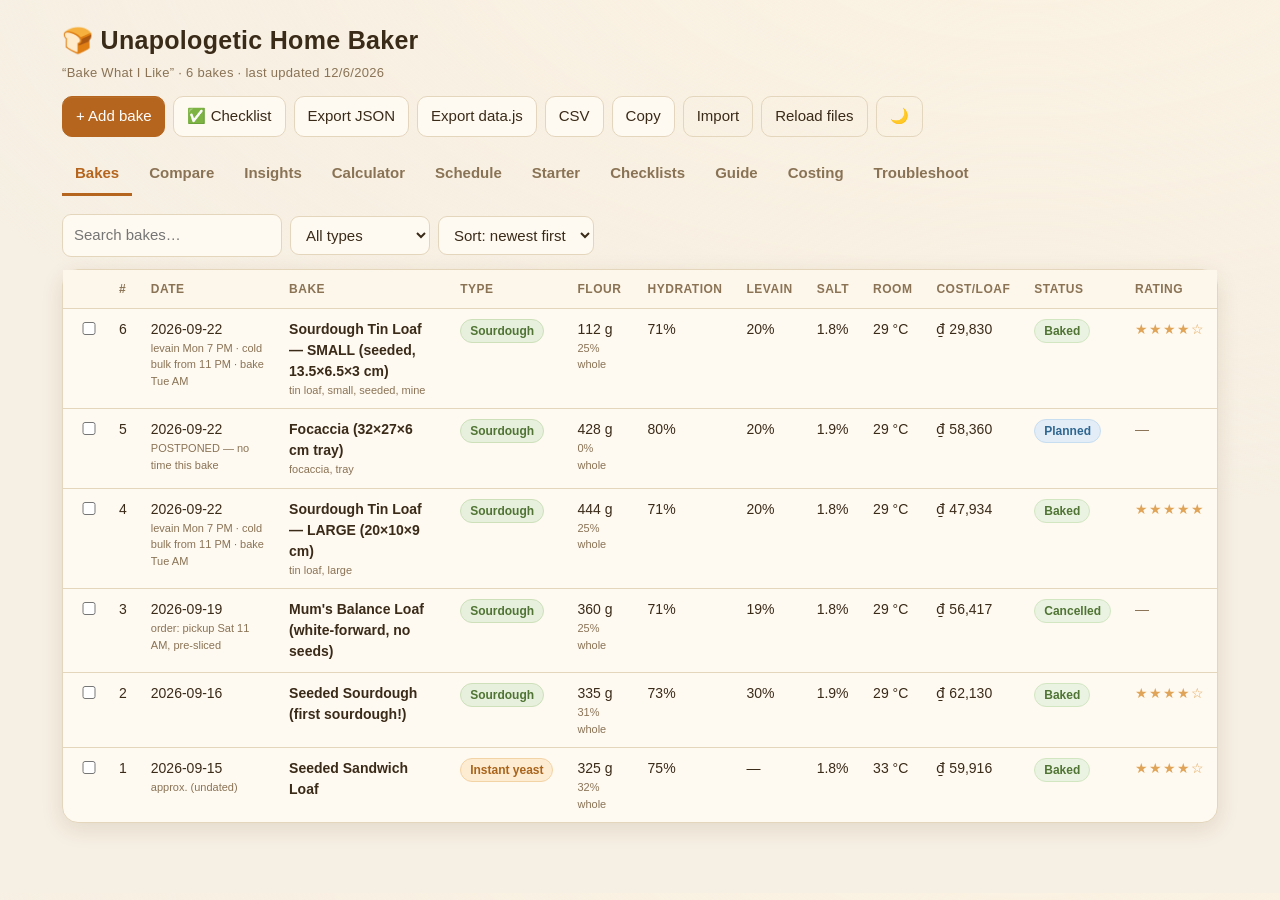
==== index.html @ e6c16567 "Brand: Unapologetic Home Baker — Bake What I Like" ====
<!doctype html>
<html lang="en">
<head>
<meta charset="utf-8">
<meta name="viewport" content="width=device-width, initial-scale=1">
<meta name="theme-color" content="#b5651d">
<link rel="manifest" href="manifest.json">
<link rel="apple-touch-icon" href="icon.svg">
<link rel="stylesheet" href="styles.css">
<title>🍞 Unapologetic Home Baker — Bread Diary</title>
</head>
<body>
<header class="top">
  <div class="toprow">
    <div>
      <h1>🍞 Unapologetic Home Baker <small>“Bake What I Like” · <span id="count">0</span> bakes · last updated <span id="updated">—</span></small></h1>
    </div>
    <div class="toolbar">
      <button class="primary" onclick="openForm()">+ Add bake</button>
      <button onclick="location.href='checklist.html'">✅ Checklist</button>
      <button onclick="exportJSON()">Export JSON</button>
      <button onclick="exportDataJs()">Export data.js</button>
      <button onclick="exportCSV()">CSV</button>
      <button onclick="copyClipboard()">Copy</button>
      <button class="ghost" onclick="document.getElementById('importFile').click()">Import</button>
      <button class="ghost" onclick="reloadFromFile()">Reload files</button>
      <button class="ghost" onclick="toggleDark()" id="darkBtn" title="Toggle dark mode">🌙</button>
      <input type="file" id="importFile" accept=".json,.js" style="display:none" onchange="importFile(event)">
    </div>
  </div>
</header>

<nav class="tabs noprint" id="tabs">
  <button data-tab="bakes" class="active" onclick="showTab('bakes')">Bakes</button>
  <button data-tab="compare" onclick="showTab('compare')">Compare</button>
  <button data-tab="insights" onclick="showTab('insights')">Insights</button>
  <button data-tab="calculator" onclick="showTab('calculator')">Calculator</button>
  <button data-tab="schedule" onclick="showTab('schedule')">Schedule</button>
  <button data-tab="starter" onclick="showTab('starter')">Starter</button>
  <button data-tab="checklists" onclick="showTab('checklists')">Checklists</button>
  <button data-tab="guide" onclick="showTab('guide')">Guide</button>
  <button data-tab="costing" onclick="showTab('costing')">Costing</button>
  <button data-tab="troubleshoot" onclick="showTab('troubleshoot')">Troubleshoot</button>
</nav>

<main>
  <!-- BAKES -->
  <section class="view active" id="view-bakes">
    <div class="toolbar2 noprint">
      <input id="search" placeholder="Search bakes…" oninput="renderTable()" style="min-width:220px">
      <select id="filterType" onchange="renderTable()">
        <option value="">All types</option><option>Instant yeast</option><option>Sourdough</option><option>Hybrid</option>
      </select>
      <select id="filterSort" onchange="renderTable()">
        <option value="num">Sort: newest first</option>
        <option value="rating">Sort: rating</option>
        <option value="hydration">Sort: hydration</option>
        <option value="cost">Sort: cost/loaf</option>
      </select>
    </div>
    <div class="card">
      <div class="wrap-scroll">
        <table>
          <thead>
            <tr>
              <th style="width:34px"></th><th>#</th><th>Date</th><th>Bake</th><th>Type</th>
              <th>Flour</th><th>Hydration</th><th>Levain</th><th>Salt</th><th>Room</th>
              <th>Cost/loaf</th><th>Status</th><th>Rating</th>
            </tr>
          </thead>
          <tbody id="tbody"></tbody>
        </table>
      </div>
      <div id="emptyState" class="empty" style="display:none">No bakes yet. Click <b>+ Add bake</b> to log your first loaf.</div>
    </div>
    <div id="compareBar" style="margin-top:16px;display:none" class="noprint">
      <button class="primary" onclick="openCompare()">Compare selected</button>
      <span class="muted" id="selCount" style="margin-left:10px"></span>
    </div>
  </section>

  <!-- COMPARE -->
  <section class="view" id="view-compare">
    <div class="section-title">Select bakes to compare</div>
    <div id="cmpPick" class="metric-chips"></div>
    <div id="cmpOut" class="card pad" style="margin-top:8px"></div>
  </section>

  <!-- INSIGHTS -->
  <section class="view" id="view-insights">
    <div class="grid cards4" id="insKpis" style="margin-bottom:14px"></div>
    <div class="grid cards2">
      <div class="card pad"><div class="section-title">Rating by bake</div><div id="chartRating"></div></div>
      <div class="card pad"><div class="section-title">Hydration vs rating</div><div id="chartScatter"></div></div>
    </div>
    <div class="grid cards2" style="margin-top:14px">
      <div class="card pad"><div class="section-title">Cost per loaf</div><div id="chartCost"></div></div>
      <div class="card pad"><div class="section-title">Scorecard averages</div><div id="chartScore"></div></div>
    </div>
  </section>

  <!-- CALCULATOR -->
  <section class="view" id="view-calculator">
    <div class="card pad">
      <div class="section-title">Baker's % calculator & recipe scaler</div>
      <p class="help">Enter a starting recipe in grams. See baker's percentages, then scale to a target total dough weight or number of loaves.</p>
      <div class="grid cards2">
        <div>
          <div class="row2">
            <div><label class="f">Scale to</label><select id="scaleMode" onchange="recalc()">
              <option value="dough">Target dough weight (g)</option>
              <option value="loaves">Number of loaves</option>
            </select></div>
            <div><label class="f" id="scaleValLbl">Target weight (g)</label><input id="scaleVal" type="number" value="900" oninput="recalc()"></div>
          </div>
          <div class="row2">
            <div><label class="f">Loaf weight (g)</label><input id="loafW" type="number" value="900" oninput="recalc()"></div>
            <div><label class="f">Numbers of loaves</label><input id="loafN" type="number" value="1" oninput="recalc()"></div>
          </div>
          <div class="section-title" style="margin-top:18px">Recipe (grams)</div>
          <div id="calcInputs" class="row3"></div>
        </div>
        <div>
          <div class="section-title" style="margin-top:0">Baker's percentages</div>
          <div class="card pad" id="calcPct"></div>
          <div class="section-title">Scaled recipe</div>
          <div class="card pad" id="calcScaled"></div>
          <p class="help" id="calcNote"></p>
        </div>
      </div>
    </div>
  </section>

  <!-- SCHEDULE -->
  <section class="view" id="view-schedule">
    <div class="card pad">
      <div class="section-title">Bake schedule generator</div>
      <p class="help">Set your start time and kitchen temperature. Durations adjust for warmth (warmer = faster). Tweak any step and the timeline re-flows.</p>
      <div class="row4" style="margin-bottom:12px">
        <div><label class="f">Start (mix levain)</label><input id="schedStart" type="time" value="12:00" oninput="recalcSchedule()"></div>
        <div><label class="f">Ambient temp (°C)</label><input id="schedTemp" type="number" value="29" oninput="applySchedDefaults();recalcSchedule()"></div>
        <div><label class="f">Cold retard (hrs)</label><input id="schedRetard" type="number" value="10" oninput="recalcSchedule()"></div>
        <div><label class="f">Bake @</label><input id="schedBakeTemp" type="number" value="210" oninput="recalcSchedule()"></div>
      </div>
      <div class="toolbar2"><button onclick="applySchedDefaults();recalcSchedule()">Reset to temp-based defaults</button></div>
      <div class="wrap-scroll"><table><thead><tr><th>Step</th><th>Duration</th><th>Clock</th></tr></thead><tbody id="schedBody"></tbody></table></div>
    </div>
  </section>

  <!-- STARTER -->
  <section class="view" id="view-starter">
    <div class="section-title">Starter feeding log</div>
    <div class="toolbar2"><button class="primary" onclick="openStarterForm()">+ Log feeding</button></div>
    <div class="card pad"><div id="starterList" class="starter-list"></div></div>
    <p class="help">Track ratio, temperature and rise to learn what makes your starter peak fastest.</p>
  </section>

  <!-- COSTING -->
  <section class="view" id="view-costing">
    <div class="section-title">Ingredient prices (per kg)</div>
    <div class="card pad">
      <div class="toolbar2">
        <div><label class="f">Currency</label><input id="setCurrency" style="width:90px" oninput="saveSettings()"></div>
        <div><label class="f">Decimals</label><input id="setDecimals" type="number" min="0" max="3" style="width:90px" oninput="saveSettings()"></div>
        <div><label class="f">Energy / bake</label><input id="setEnergy" type="number" step="0.01" style="width:110px" oninput="saveSettings()"></div>
        <div><label class="f">Packaging / loaf</label><input id="setPack" type="number" step="0.01" style="width:120px" oninput="saveSettings()"></div>
        <div><label class="f">Labour rate / hr</label><input id="setRate" type="number" step="0.01" style="width:120px" oninput="saveSettings()"></div>
        <div><label class="f">Labour hrs / bake</label><input id="setHours" type="number" step="0.1" style="width:120px" oninput="saveSettings()"></div>
      </div>
      <div class="prices"><table><thead><tr><th>Ingredient</th><th>Price / kg</th></tr></thead><tbody id="priceBody"></tbody></table></div>
      <p class="help">Prices are saved in your browser and can be exported with the diary.</p>
    </div>
    <div class="section-title">Cost per bake</div>
    <div class="card pad"><div class="toolbar2">
      <select id="costPick" onchange="renderCostDetail()" style="min-width:240px"></select>
      <label class="help" style="margin:0"><input type="checkbox" id="costIncludeLabor" style="width:auto" onchange="renderCostDetail()"> include labour</label>
    </div><div id="costDetail"></div></div>
  </section>

  <!-- CHECKLISTS -->
  <section class="view" id="view-checklists">
    <p class="help" style="margin-top:0">Reusable checklists — ticks save in this browser. Each bake also has its own auto-generated checklist (open a bake → <b>Checklist</b>).</p>
    <div id="checklistTemplates"></div>
  </section>

  <!-- GUIDE -->
  <section class="view" id="view-guide">
    <div class="card pad">
      <div class="section-title">Hydration % — the science</div>
      <p><b>Hydration % = water ÷ flour × 100</b> (flour is always 100%; this is a <i>baker's percentage</i>). It includes the water in your levain — e.g. 100 g of a 100%-hydration levain adds ~50 g water + 50 g flour to the totals.</p>
      <p>Water <b>(1)</b> hydrates the gluten proteins (glutenin + gliadin) → more water = stretchier but weaker gluten; <b>(2)</b> hydrates starch → sets the crumb at bake; <b>(3)</b> feeds fermentation and creates <b>steam</b> in the oven → oven spring + crisper crust. More water also makes the dough more fluid, so gas pockets <b>merge into bigger holes</b> → an open, lacy crumb.</p>
      <p class="help">Higher hydration is <b>not</b> "better" — it's a trade-off. Lower = easier, tighter crumb. Higher = airier, harder.</p>
    </div>

    <div class="card pad" style="margin-top:14px">
      <div class="section-title">The trade-off</div>
      <div class="wrap-scroll"><table>
        <thead><tr><th></th><th>Low (~60–68%)</th><th>High (~75–85%+)</th></tr></thead>
        <tbody>
          <tr><td><b>Crumb</b></td><td>Tight, even, soft</td><td>Open, airy, big holes</td></tr>
          <tr><td><b>Handling</b></td><td>Easy, clean, holds shape</td><td>Wet, sticky, slack</td></tr>
          <tr><td><b>Gluten</b></td><td>Firm, strong</td><td>Extensible but weak</td></tr>
          <tr><td><b>Rise</b></td><td>Reliable</td><td>Needs strength or spreads flat</td></tr>
          <tr><td><b>Crust</b></td><td>Thicker, softer</td><td>Thinner, crisper</td></tr>
          <tr><td><b>Risk</b></td><td>Dense / dry</td><td>Flat / gummy / hard to shape</td></tr>
          <tr><td><b>Skill</b></td><td>Beginner ✅</td><td>Advanced</td></tr>
          <tr><td><b>Examples</b></td><td>Bagels, sandwich, pan loaves, pizza</td><td>Ciabatta, focaccia, open sourdough, baguette</td></tr>
        </tbody>
      </table></div>
    </div>

    <div class="card pad" style="margin-top:14px">
      <div class="section-title">What changes the "real" feel</div>
      <ul>
        <li><b>Whole grain</b> absorbs far more water → a 70% wholemeal dough handles like ~65% white. <i>(This is why your 71% + 25% wholemeal felt so wet.)</i></li>
        <li><b>Fat (oil/butter) &amp; honey</b> lubricate → softer/wetter at the same %.</li>
        <li><b>Seeds / chia</b> soak up water → can dry the dough out (pre-soak seeds).</li>
        <li><b>Temperature</b> — warm dough feels stickier/wetter.</li>
      </ul>
      <p class="help">For easier handling: drop to ~68% (≈ −10 to −15 g water), master that, <i>then</i> climb. Higher hydration is a reward for good technique.</p>
    </div>

    <div class="section-title" style="margin-top:20px">Your bakes — hydration</div>
    <div class="card pad"><div id="guideChart"></div></div>
    <div class="card pad" style="margin-top:14px"><div id="guideTable"></div></div>
  </section>

  <!-- TROUBLESHOOT -->
  <section class="view" id="view-troubleshoot">
    <div class="toolbar2"><input id="tsSearch" placeholder="Search problems (e.g. dense, sour, pale)…" oninput="renderTroubleshoot()" style="min-width:260px"></div>
    <div class="grid cards2" id="tsList"></div>
  </section>
</main>

<!-- DETAIL MODAL -->
<div class="overlay" id="detailOverlay" onclick="if(event.target===this)closeDetail()">
  <div class="modal wide">
    <header>
      <div><div id="dTitle" style="font-size:20px;font-weight:700"></div><div id="dSub" class="muted" style="font-size:13px"></div></div>
      <div style="display:flex;gap:8px"><button onclick="openChecklist(currentId)">Checklist</button><button onclick="printRecipe()">Print</button><button onclick="editCurrent()">Edit</button><button class="ghost" onclick="closeDetail()">✕</button></div>
    </header>
    <div class="body" id="dBody"></div>
    <div class="foot noprint"><button class="danger" onclick="deleteCurrent()">Delete</button><button class="primary" onclick="closeDetail()">Close</button></div>
  </div>
</div>

<!-- FORM MODAL -->
<div class="overlay" id="formOverlay" onclick="if(event.target===this)closeForm()">
  <div class="modal wide">
    <header><div><div id="fTitle" style="font-size:20px;font-weight:700">Add bake</div><div class="muted" style="font-size:13px">Blank fields = 0 / none.</div></div><button class="ghost" onclick="closeForm()">✕</button></header>
    <div class="body" id="fBody"></div>
    <div class="foot"><button class="ghost" onclick="closeForm()">Cancel</button><button class="primary" onclick="saveForm()">Save bake</button></div>
  </div>
</div>

<!-- COMPARE MODAL -->
<div class="overlay" id="compareOverlay" onclick="if(event.target===this)closeCompare()">
  <div class="modal wide">
    <header><div><div style="font-size:20px;font-weight:700">Compare bakes</div><div class="muted" style="font-size:13px">Side-by-side of the selected loaves.</div></div><button class="ghost" onclick="closeCompare()">✕</button></header>
    <div class="body" id="cmpBody"></div>
  </div>
</div>

<!-- STARTER FORM MODAL -->
<div class="overlay" id="starterOverlay" onclick="if(event.target===this)closeStarterForm()">
  <div class="modal">
    <header><div><div id="sfTitle" style="font-size:20px;font-weight:700">Log feeding</div></div><button class="ghost" onclick="closeStarterForm()">✕</button></header>
    <div class="body" id="sfBody"></div>
    <div class="foot"><button class="ghost" onclick="closeStarterForm()">Cancel</button><button class="primary" onclick="saveStarter()">Save</button></div>
  </div>
</div>

<!-- CHECKLIST MODAL -->
<div class="overlay" id="checklistOverlay" onclick="if(event.target===this)closeChecklist()">
  <div class="modal">
    <header>
      <div><div id="clTitle" style="font-size:20px;font-weight:700">Checklist</div><div id="clSub" class="muted" style="font-size:13px"></div></div>
      <div style="display:flex;gap:8px" class="noprint"><button onclick="printChecklist()">Print</button><button class="ghost" onclick="closeChecklist()">✕</button></div>
    </header>
    <div class="body" id="clBody"></div>
    <div class="foot"><button onclick="resetBakeChecklist()">Reset ticks</button><button class="primary" onclick="closeChecklist()">Close</button></div>
  </div>
</div>

<!-- PRINT MODAL --><div class="overlay" id="printOverlay">
  <div class="modal">
    <div class="foot noprint"><button class="ghost" onclick="closePrint()">Close</button><button class="primary" onclick="window.print()">Print / Save PDF</button></div>
    <div class="body"><div class="recipe-card" id="printBody"></div></div>
  </div>
</div>

<div class="toast" id="toast"></div>

<script src="data.js"></script>
<script src="config.js"></script>
<script src="app.js"></script>
</body>
</html>
---- styles.css ----
:root{
  --bg:#f6efe3; --panel:#fffaf1; --panel2:#fdf6ea; --ink:#3a2a18; --muted:#8a7355;
  --line:#e4d6bd; --accent:#b5651d; --accent2:#e0a458; --good:#5a7d3c;
  --bad:#b03a2e; --shadow:0 6px 22px rgba(90,60,20,.12); --chip:#fbf2e2;
}
body.dark{
  --bg:#1b1712; --panel:#241f18; --panel2:#2c261c; --ink:#f0e6d6; --muted:#b3a48c;
  --line:#3d3527; --accent:#e0a458; --accent2:#c98a3d; --chip:#2f2820; --shadow:0 6px 22px rgba(0,0,0,.4);
}
*{box-sizing:border-box}
body{margin:0;font:15px/1.5 -apple-system,BlinkMacSystemFont,"Segoe UI",Roboto,Helvetica,Arial,sans-serif;
  background:radial-gradient(1200px 600px at 80% -10%,var(--chip),transparent),var(--bg);color:var(--ink);}
a{color:var(--accent)}
header.top{padding:22px 22px 0;max-width:1200px;margin:0 auto}
.toprow{display:flex;flex-wrap:wrap;gap:14px;align-items:flex-end;justify-content:space-between}
h1{margin:0;font-size:25px;letter-spacing:.3px}
h1 small{display:block;font-size:13px;font-weight:500;color:var(--muted);margin-top:3px}
.toolbar{display:flex;gap:8px;flex-wrap:wrap}
button{font:inherit;cursor:pointer;border:1px solid var(--line);background:var(--panel);color:var(--ink);
  padding:8px 13px;border-radius:10px;transition:.15s;box-shadow:0 1px 0 rgba(255,255,255,.06) inset}
button:hover{border-color:var(--accent);transform:translateY(-1px)}
button.primary{background:var(--accent);color:#fff;border-color:var(--accent)}
button.primary:hover{filter:brightness(.93)}
button.ghost{background:transparent}
button.danger{color:var(--bad);border-color:#e7c4bf}
button.tiny{padding:3px 8px;font-size:12px;border-radius:8px}
nav.tabs{display:flex;gap:4px;flex-wrap:wrap;max-width:1200px;margin:16px auto 0;padding:0 22px}
nav.tabs button{background:transparent;border:none;border-bottom:3px solid transparent;border-radius:0;padding:9px 13px;
  color:var(--muted);font-weight:600;box-shadow:none}
nav.tabs button:hover{transform:none;color:var(--ink)}
nav.tabs button.active{color:var(--accent);border-bottom-color:var(--accent)}
main{max-width:1200px;margin:0 auto;padding:18px 22px 70px}
.view{display:none}
.view.active{display:block}
.card{background:var(--panel);border:1px solid var(--line);border-radius:16px;box-shadow:var(--shadow);padding:0}
.card.pad{padding:18px}
table{width:100%;border-collapse:collapse;font-size:14px}
th,td{padding:10px 12px;text-align:left;border-bottom:1px solid var(--line);vertical-align:top}
th{font-size:12px;text-transform:uppercase;letter-spacing:.5px;color:var(--muted);font-weight:600;background:var(--panel2)}
tbody tr{cursor:pointer}
tbody tr:hover{background:var(--chip)}
tbody tr:last-child td{border-bottom:none}
.pill{display:inline-block;padding:2px 9px;border-radius:999px;font-size:12px;font-weight:600;border:1px solid transparent;white-space:nowrap}
.pill.yeast{background:#fdebd2;color:#a9641b;border-color:#f2d3a6}
.pill.sour{background:#e7f0dd;color:#4f7433;border-color:#cde0ba}
.pill.hybrid{background:#eee6f8;color:#6a4aa8;border-color:#dccdf2}
.pill.progress{background:#e2edf7;color:#2f6690;border-color:#c7ddf0}
.pill.baked{background:#eaf3e2;color:#4f7433;border-color:#d3e6c2}
.pill.tag{background:var(--chip);color:var(--muted);border-color:var(--line)}
body.dark .pill.yeast{color:#e6b877}
body.dark .pill.sour{color:#a9cf86}
body.dark .pill.baked{color:#a9cf86}
body.dark .pill.progress{color:#8fc0e6}
.stars{color:var(--accent2);letter-spacing:1px;white-space:nowrap}
.muted{color:var(--muted)}
.num{font-variant-numeric:tabular-nums}
.wrap-scroll{overflow-x:auto}
.section-title{font-size:13px;text-transform:uppercase;letter-spacing:.6px;color:var(--accent);margin:22px 0 8px;border-bottom:1px dashed var(--line);padding-bottom:5px}
.section-title:first-child{margin-top:0}
.grid{display:grid;gap:14px}
.cards2{grid-template-columns:1fr 1fr}
.cards3{grid-template-columns:repeat(3,1fr)}
.cards4{grid-template-columns:repeat(4,1fr)}
@media(max-width:820px){.cards2,.cards3,.cards4{grid-template-columns:1fr}}
.kpi{background:var(--panel);border:1px solid var(--line);border-radius:14px;padding:14px 16px;box-shadow:var(--shadow)}
.kpi b{display:block;font-size:23px;line-height:1.2}
.kpi span{font-size:11.5px;color:var(--muted);text-transform:uppercase;letter-spacing:.5px}
.kv{margin:0}
.kv dt{font-size:12px;text-transform:uppercase;letter-spacing:.4px;color:var(--muted);margin-top:10px}
.kv dd{margin:1px 0 0}
.metric-chips{display:flex;flex-wrap:wrap;gap:8px;margin:4px 0}
.chip{background:var(--chip);border:1px solid var(--line);border-radius:10px;padding:8px 11px;font-size:13px;min-width:96px}
.chip b{display:block;font-size:16px}
.chip span{font-size:11px;color:var(--muted);text-transform:uppercase;letter-spacing:.4px}
.photos{display:grid;grid-template-columns:repeat(auto-fill,minmax(150px,1fr));gap:10px;margin-top:8px}
.photos img{width:100%;height:140px;object-fit:cover;border-radius:10px;border:1px solid var(--line);cursor:zoom-in}
.empty{text-align:center;padding:46px 20px;color:var(--muted)}
/* modal */
.overlay{position:fixed;inset:0;background:rgba(30,20,8,.55);backdrop-filter:blur(2px);display:none;z-index:50;padding:20px;overflow-y:auto}
.overlay.open{display:block}
.modal{max-width:920px;margin:20px auto;background:var(--panel);border-radius:18px;box-shadow:var(--shadow);border:1px solid var(--line);overflow:hidden}
.modal.wide{max-width:1080px}
.modal header{padding:18px 22px;border-bottom:1px solid var(--line);display:flex;justify-content:space-between;align-items:flex-start;gap:10px}
.modal .body{padding:22px}
.modal .foot{padding:16px 22px;border-top:1px solid var(--line);display:flex;justify-content:flex-end;gap:10px;flex-wrap:wrap}
.grid2{display:grid;grid-template-columns:1fr 1fr;gap:24px}
@media(max-width:720px){.grid2{grid-template-columns:1fr}}
/* form */
label.f{display:block;font-size:12px;text-transform:uppercase;letter-spacing:.4px;color:var(--muted);margin:12px 0 3px}
input,select,textarea{width:100%;font:inherit;padding:9px 11px;border:1px solid var(--line);border-radius:9px;background:var(--panel);color:var(--ink)}
input:focus,select:focus,textarea:focus{outline:2px solid var(--accent2);border-color:var(--accent2)}
textarea{resize:vertical;min-height:62px}
.row3{display:grid;grid-template-columns:repeat(3,1fr);gap:12px}
.row4{display:grid;grid-template-columns:repeat(4,1fr);gap:12px}
.row2{display:grid;grid-template-columns:1fr 1fr;gap:12px}
@media(max-width:680px){.row3,.row4,.row2{grid-template-columns:1fr 1fr}}
@media(max-width:480px){.row3,.row4,.row2{grid-template-columns:1fr}}
.toast{position:fixed;bottom:20px;left:50%;transform:translateX(-50%) translateY(20px);background:#3a2a18;color:#fff;
  padding:11px 18px;border-radius:12px;opacity:0;pointer-events:none;transition:.25s;z-index:99;font-size:14px;max-width:90vw}
.toast.show{opacity:1;transform:translateX(-50%) translateY(0)}
body.dark .toast{background:#000;border:1px solid var(--line)}
.cmp-table th:first-child,.cmp-table td:first-child{position:sticky;left:0;background:var(--panel2)}
.help{font-size:12.5px;color:var(--muted);margin:5px 0 0}
.tag{font-size:11px;color:var(--muted)}
.bar{height:9px;border-radius:6px;background:var(--accent2);display:inline-block;vertical-align:middle}
.chart{width:100%}
.chart text{fill:var(--muted);font-size:11px}
.chart .axis{stroke:var(--line)}
.badge{display:inline-block;background:var(--chip);border:1px solid var(--line);border-radius:8px;padding:1px 7px;font-size:11.5px;color:var(--muted)}
.toolbar2{display:flex;gap:8px;flex-wrap:wrap;align-items:center;margin-bottom:12px}
.toolbar2 input,.toolbar2 select{width:auto;min-width:140px}
.starter-list .item{border:1px solid var(--line);border-radius:12px;padding:12px 14px;margin-bottom:10px;background:var(--panel)}
.prices input{width:110px}
.recipe-card{background:#fff;color:#1a1a1a;padding:34px;border-radius:14px}
.recipe-card h2{margin:.2em 0}
@media print{
  body{background:#fff}
  .noprint,nav.tabs,header.top,.toolbar,.toolbar2{display:none!important}
  .overlay{position:static;background:none;padding:0;display:none}
  .overlay.open{display:block}
  .modal{box-shadow:none;border:none;margin:0;max-width:none}
  .modal .foot{display:none}
}
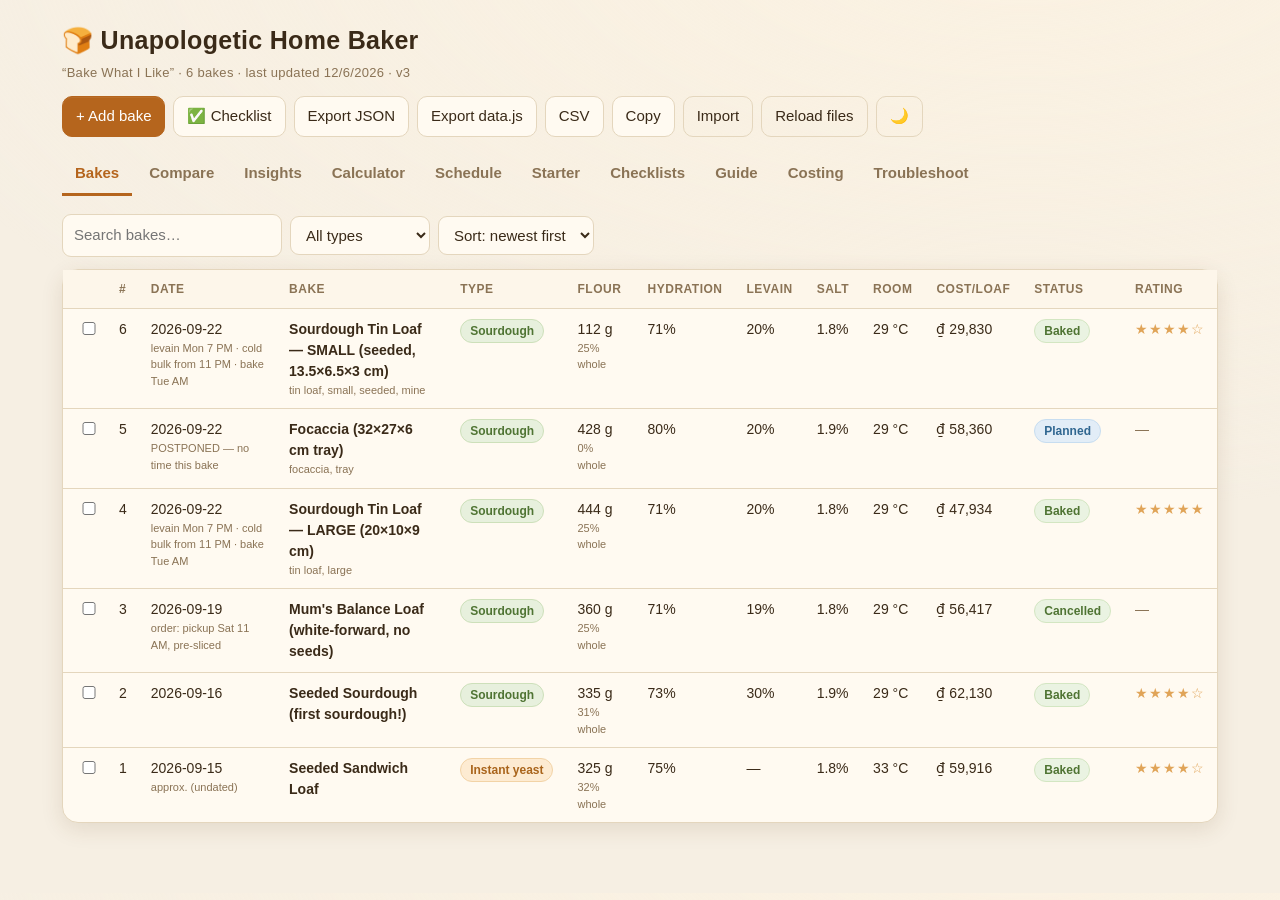
==== commit 68b1d0a2: "Add v3 marker to header" ====
--- a/index.html
+++ b/index.html
@@ -13,7 +13,7 @@
 <header class="top">
   <div class="toprow">
     <div>
-      <h1>🍞 Unapologetic Home Baker <small>“Bake What I Like” · <span id="count">0</span> bakes · last updated <span id="updated">—</span></small></h1>
+      <h1>🍞 Unapologetic Home Baker <small>“Bake What I Like” · <span id="count">0</span> bakes · last updated <span id="updated">—</span> · v3</small></h1>
     </div>
     <div class="toolbar">
       <button class="primary" onclick="openForm()">+ Add bake</button>
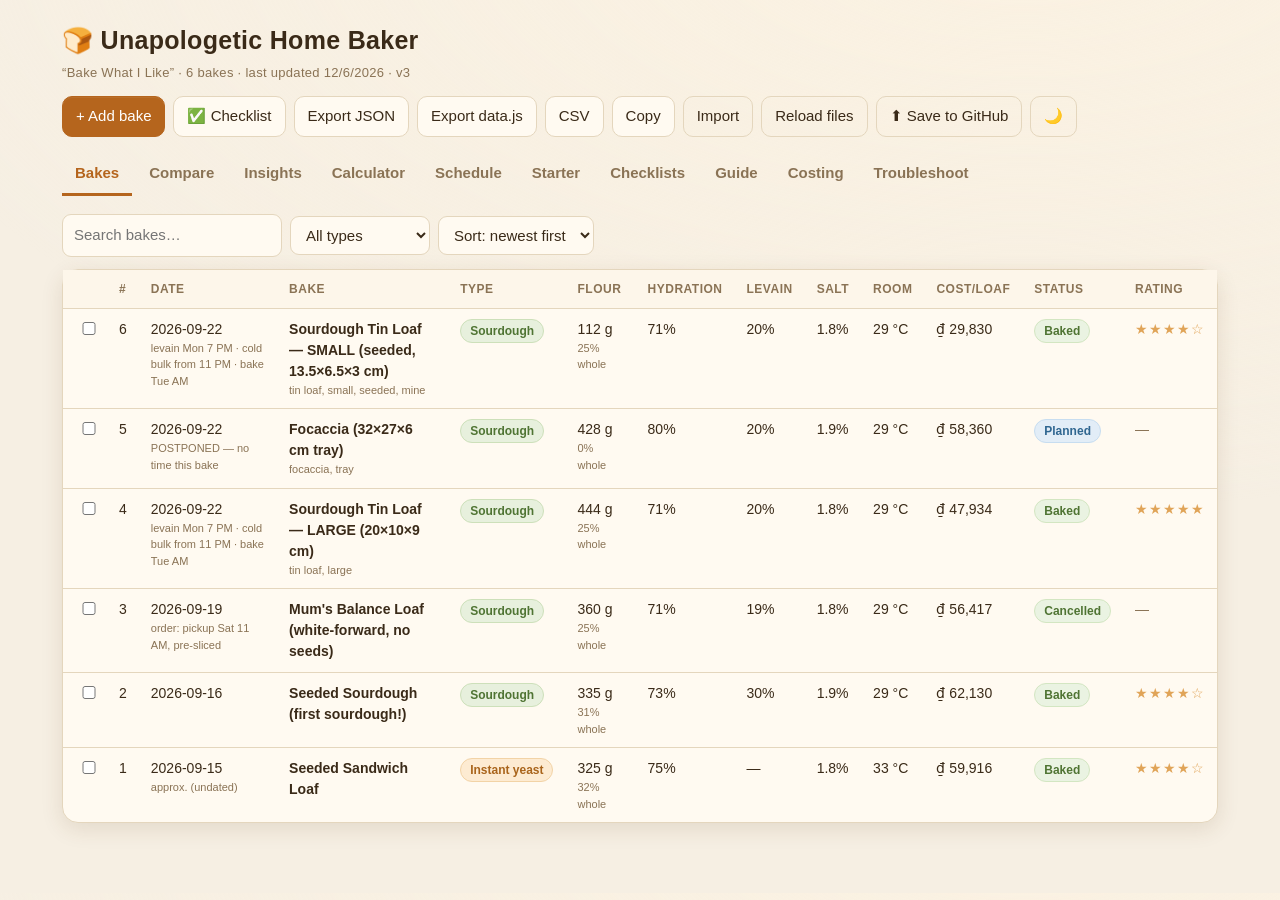
==== commit dc834d59: "Add self-serve 'Save to GitHub' button (commits data.js + config.js via PAT)" ====
--- a/index.html
+++ b/index.html
@@ -16,14 +16,15 @@
       <h1>🍞 Unapologetic Home Baker <small>“Bake What I Like” · <span id="count">0</span> bakes · last updated <span id="updated">—</span> · v3</small></h1>
     </div>
     <div class="toolbar">
-      <button class="primary" onclick="openForm()">+ Add bake</button>
+      <button class="primary edit-only" onclick="openForm()">+ Add bake</button>
       <button onclick="location.href='checklist.html'">✅ Checklist</button>
       <button onclick="exportJSON()">Export JSON</button>
       <button onclick="exportDataJs()">Export data.js</button>
       <button onclick="exportCSV()">CSV</button>
       <button onclick="copyClipboard()">Copy</button>
-      <button class="ghost" onclick="document.getElementById('importFile').click()">Import</button>
-      <button class="ghost" onclick="reloadFromFile()">Reload files</button>
+      <button class="ghost edit-only" onclick="document.getElementById('importFile').click()">Import</button>
+      <button class="ghost edit-only" onclick="reloadFromFile()">Reload files</button>
+      <button class="ghost edit-only" onclick="saveToGitHub()">⬆ Save to GitHub</button>
       <button class="ghost" onclick="toggleDark()" id="darkBtn" title="Toggle dark mode">🌙</button>
       <input type="file" id="importFile" accept=".json,.js" style="display:none" onchange="importFile(event)">
     </div>
@@ -237,10 +238,10 @@
   <div class="modal wide">
     <header>
       <div><div id="dTitle" style="font-size:20px;font-weight:700"></div><div id="dSub" class="muted" style="font-size:13px"></div></div>
-      <div style="display:flex;gap:8px"><button onclick="openChecklist(currentId)">Checklist</button><button onclick="printRecipe()">Print</button><button onclick="editCurrent()">Edit</button><button class="ghost" onclick="closeDetail()">✕</button></div>
+      <div style="display:flex;gap:8px"><button onclick="openChecklist(currentId)">Checklist</button><button onclick="printRecipe()">Print</button><button class="edit-only" onclick="editCurrent()">Edit</button><button class="ghost" onclick="closeDetail()">✕</button></div>
     </header>
     <div class="body" id="dBody"></div>
-    <div class="foot noprint"><button class="danger" onclick="deleteCurrent()">Delete</button><button class="primary" onclick="closeDetail()">Close</button></div>
+    <div class="foot noprint"><button class="danger edit-only" onclick="deleteCurrent()">Delete</button><button class="primary" onclick="closeDetail()">Close</button></div>
   </div>
 </div>
 
--- a/styles.css
+++ b/styles.css
@@ -113,6 +113,7 @@
 .prices input{width:110px}
 .recipe-card{background:#fff;color:#1a1a1a;padding:34px;border-radius:14px}
 .recipe-card h2{margin:.2em 0}
+body.readonly .edit-only{display:none!important}
 @media print{
   body{background:#fff}
   .noprint,nav.tabs,header.top,.toolbar,.toolbar2{display:none!important}
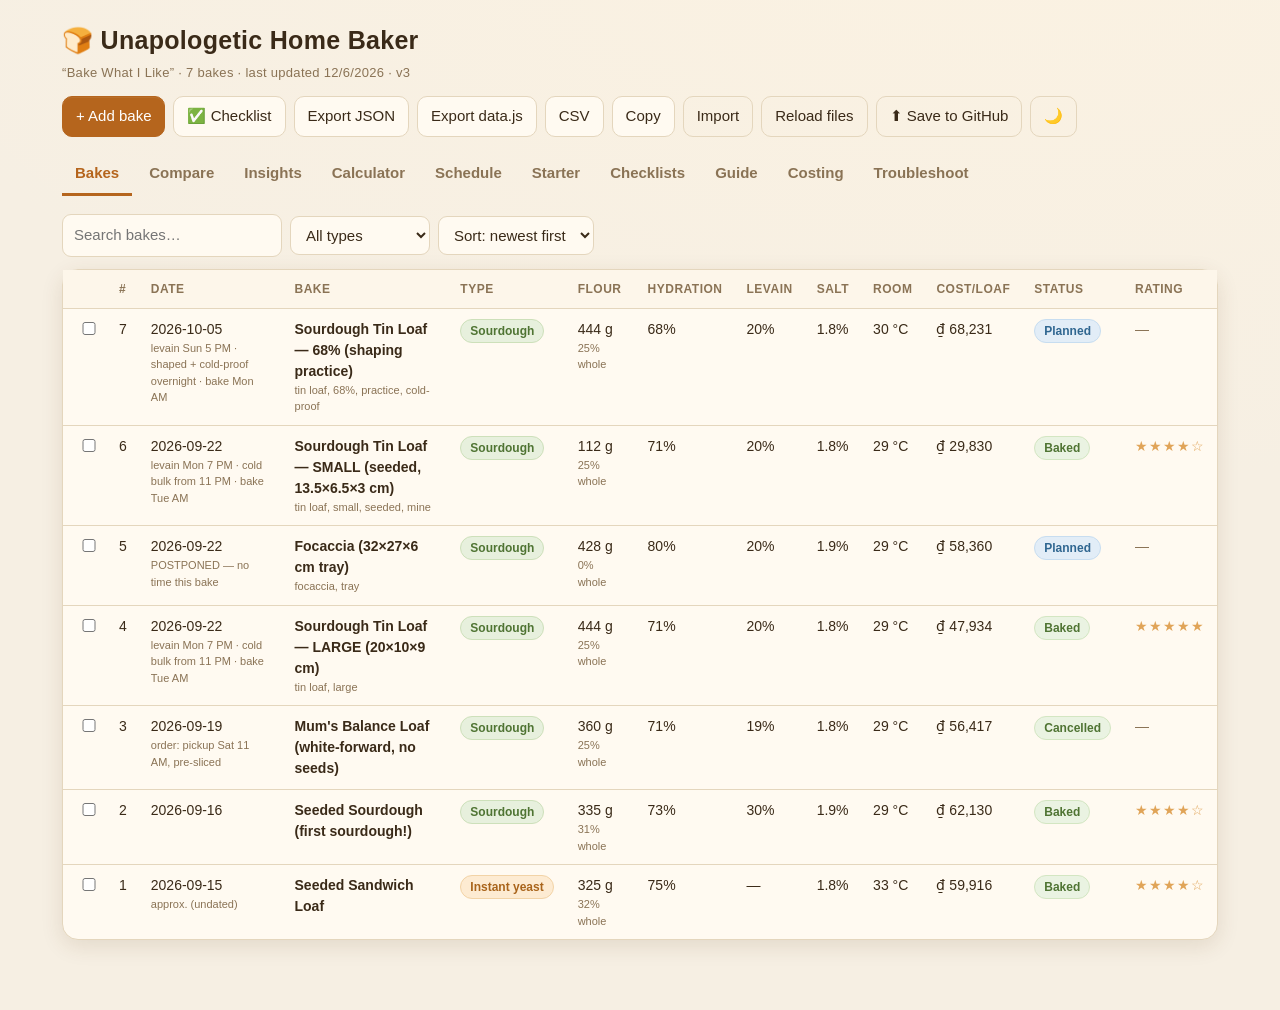
==== commit 63091b11: "Clarify seed-soak water comes out of recipe water (bake #7 + Guide)" ====
--- a/index.html
+++ b/index.html
@@ -215,10 +215,27 @@
       <ul>
         <li><b>Whole grain</b> absorbs far more water → a 70% wholemeal dough handles like ~65% white. <i>(This is why your 71% + 25% wholemeal felt so wet.)</i></li>
         <li><b>Fat (oil/butter) &amp; honey</b> lubricate → softer/wetter at the same %.</li>
-        <li><b>Seeds / chia</b> soak up water → can dry the dough out (pre-soak seeds).</li>
+        <li><b>Seeds / chia</b> soak up water → can dry the dough out (pre-soak seeds). <b>Seed-soak water comes OUT of the recipe water</b> — e.g. 258 g total = ~50 g soak + ~208 g dough. Never add soak water on top of the full recipe water.</li>
         <li><b>Temperature</b> — warm dough feels stickier/wetter.</li>
       </ul>
       <p class="help">For easier handling: drop to ~68% (≈ −10 to −15 g water), master that, <i>then</i> climb. Higher hydration is a reward for good technique.</p>
+    </div>
+
+    <div class="card pad" style="margin-top:14px">
+      <div class="section-title">Reheating — best results</div>
+      <p class="help">Bread is best fresh, but day-old (or frozen) bread revives beautifully. Air fryers blow hot air hard → <b>lower temp, flip once, watch it</b>.</p>
+      <div class="wrap-scroll"><table>
+        <thead><tr><th>Method</th><th>Temp</th><th>Time</th><th>Notes</th></tr></thead>
+        <tbody>
+          <tr><td><b>Air fryer</b> (slice)</td><td>170–180 °C</td><td>3–4 min (flip halfway)</td><td>Preheat 2 min; frozen: 170 °C 6–8 min. Pin light slices down; don't stack.</td></tr>
+          <tr><td><b>Oven</b> (whole loaf)</td><td>180 °C</td><td>10–15 min</td><td>Splash of water in the oven (or mist the crust) → softer crust.</td></tr>
+          <tr><td><b>Oven</b> (slice)</td><td>190–200 °C</td><td>5–8 min</td><td>Directly on the rack → crisp; flip if browning unevenly.</td></tr>
+          <tr><td><b>Toaster</b></td><td>—</td><td>1 cycle</td><td>Best for frozen slices — straight from the freezer.</td></tr>
+          <tr><td><b>Pan / skillet</b></td><td>medium</td><td>1–2 min/side</td><td>Dry pan, press with a spatula; great for a buttered slice.</td></tr>
+          <tr><td><b>Microwave</b></td><td>—</td><td>10–20 s</td><td>Only to <i>soften</i> a stale slice (then toast). Too long = rubbery.</td></tr>
+        </tbody>
+      </table></div>
+      <p class="help"><b>Tips:</b> Butter/cheese go on in the <b>last 1 min</b> so they melt, not burn. For a moister revamp, mist with water or wrap loosely in foil. Frozen? Bake/fry straight from frozen — no need to thaw.</p>
     </div>
 
     <div class="section-title" style="margin-top:20px">Your bakes — hydration</div>
